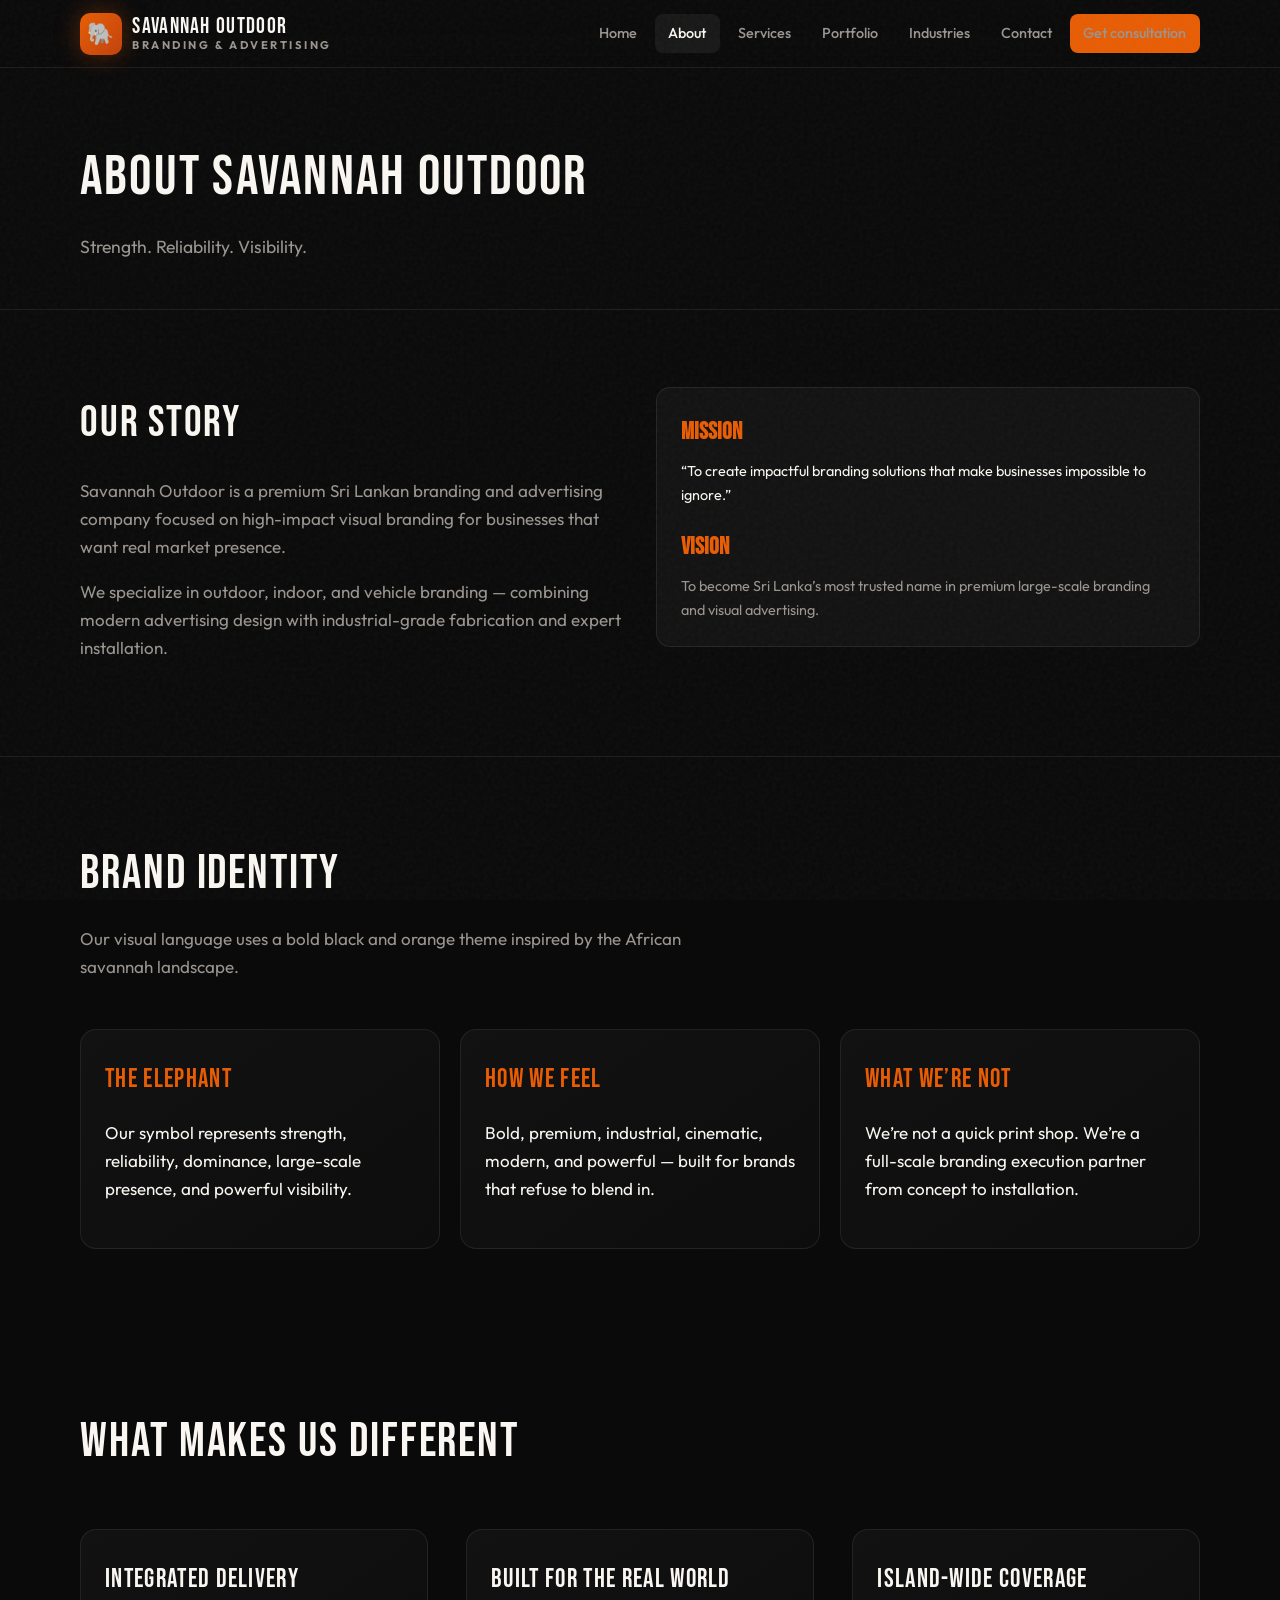
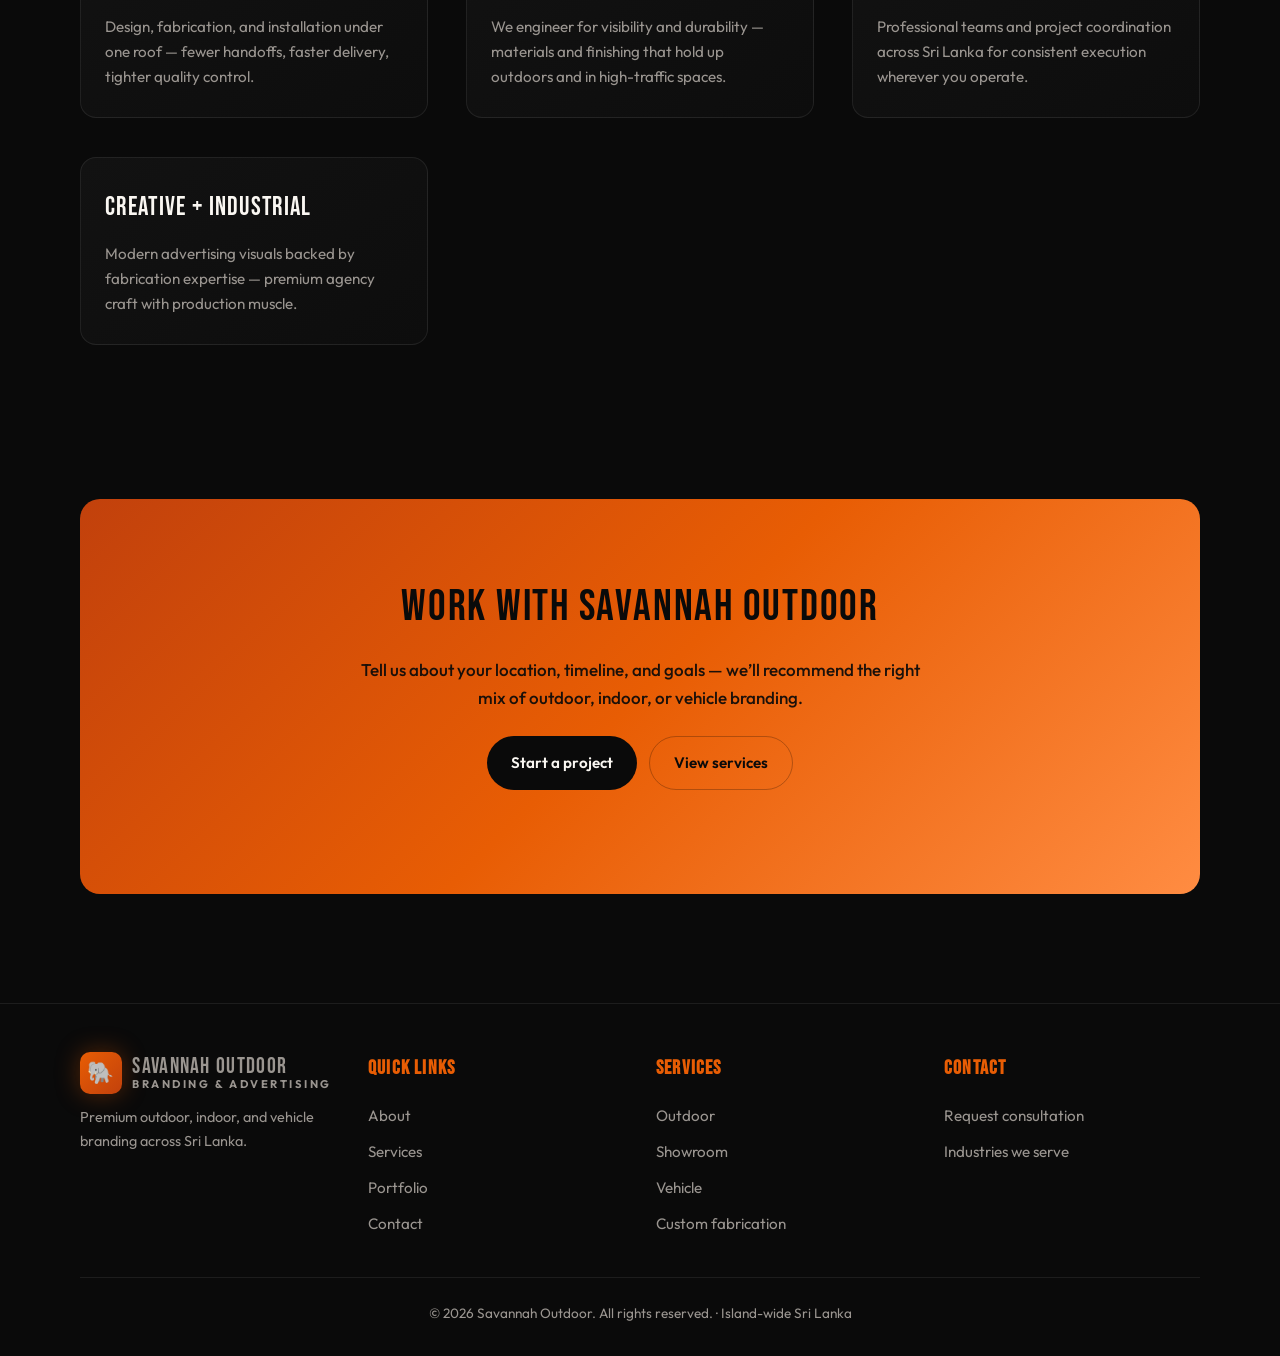
==== about.html @ 9d698fa1 "Initial commit" ====
<!DOCTYPE html>
<html lang="en">
<head>
  <meta charset="UTF-8" />
  <meta name="viewport" content="width=device-width, initial-scale=1" />
  <title>About Us | Savannah Outdoor — Sri Lanka</title>
  <meta name="description" content="Learn about Savannah Outdoor — premium large-format branding, fabrication, and installation across Sri Lanka." />
  <link rel="preconnect" href="https://fonts.googleapis.com" />
  <link rel="preconnect" href="https://fonts.gstatic.com" crossorigin />
  <link href="https://fonts.googleapis.com/css2?family=Bebas+Neue&family=Outfit:wght@300;400;500;600;700&display=swap" rel="stylesheet" />
  <link rel="stylesheet" href="css/styles.css" />
</head>
<body>
  <header class="site-header">
    <div class="wrap">
      <a href="index.html" class="logo" aria-label="Savannah Outdoor home">
        <span class="logo-mark" aria-hidden="true">🐘</span>
        <span class="logo-text">
          <strong>Savannah Outdoor</strong>
          <span>Branding &amp; Advertising</span>
        </span>
      </a>
      <button type="button" class="menu-toggle" aria-label="Open menu" aria-expanded="false">
        <svg xmlns="http://www.w3.org/2000/svg" fill="none" viewBox="0 0 24 24" stroke="currentColor" stroke-width="2"><path stroke-linecap="round" d="M4 7h16M4 12h16M4 17h16"/></svg>
      </button>
      <nav class="nav-main" aria-label="Primary">
        <a href="index.html">Home</a>
        <a href="about.html" aria-current="page">About</a>
        <a href="services.html">Services</a>
        <a href="portfolio.html">Portfolio</a>
        <a href="industries.html">Industries</a>
        <a href="contact.html">Contact</a>
        <a href="contact.html" class="nav-cta">Get consultation</a>
      </nav>
    </div>
  </header>

  <main>
    <header class="page-hero">
      <div class="wrap">
        <h1>About Savannah Outdoor</h1>
        <p class="lead">Strength. Reliability. Visibility.</p>
      </div>
    </header>

    <section>
      <div class="wrap split">
        <div class="prose">
          <h2 style="font-family:var(--font-display);font-size:clamp(2rem,4vw,2.75rem);font-weight:400;letter-spacing:.04em;margin:0 0 1rem;color:var(--white)">Our story</h2>
          <p>Savannah Outdoor is a premium Sri Lankan branding and advertising company focused on high-impact visual branding for businesses that want real market presence.</p>
          <p>We specialize in outdoor, indoor, and vehicle branding — combining modern advertising design with industrial-grade fabrication and expert installation.</p>
        </div>
        <div class="stat-block">
          <h3>Mission</h3>
          <p style="color:var(--white);margin-bottom:1.25rem">“To create impactful branding solutions that make businesses impossible to ignore.”</p>
          <h3>Vision</h3>
          <p style="color:var(--muted);margin:0">To become Sri Lanka’s most trusted name in premium large-scale branding and visual advertising.</p>
        </div>
      </div>
    </section>

    <section style="border-top:1px solid var(--border)">
      <div class="wrap">
        <div class="section-head">
          <h2>Brand identity</h2>
          <p>Our visual language uses a bold black and orange theme inspired by the African savannah landscape.</p>
        </div>
        <div class="grid-3">
          <article class="card">
            <h3>The elephant</h3>
            <p>Our symbol represents strength, reliability, dominance, large-scale presence, and powerful visibility.</p>
          </article>
          <article class="card">
            <h3>How we feel</h3>
            <p>Bold, premium, industrial, cinematic, modern, and powerful — built for brands that refuse to blend in.</p>
          </article>
          <article class="card">
            <h3>What we’re not</h3>
            <p>We’re not a quick print shop. We’re a full-scale branding execution partner from concept to installation.</p>
          </article>
        </div>
      </div>
    </section>

    <section class="pillars">
      <div class="wrap">
        <div class="section-head">
          <h2>What makes us different</h2>
        </div>
        <div class="grid-2">
          <article class="card">
            <h3>Integrated delivery</h3>
            <p>Design, fabrication, and installation under one roof — fewer handoffs, faster delivery, tighter quality control.</p>
          </article>
          <article class="card">
            <h3>Built for the real world</h3>
            <p>We engineer for visibility and durability — materials and finishing that hold up outdoors and in high-traffic spaces.</p>
          </article>
          <article class="card">
            <h3>Island-wide coverage</h3>
            <p>Professional teams and project coordination across Sri Lanka for consistent execution wherever you operate.</p>
          </article>
          <article class="card">
            <h3>Creative + industrial</h3>
            <p>Modern advertising visuals backed by fabrication expertise — premium agency craft with production muscle.</p>
          </article>
        </div>
      </div>
    </section>

    <section>
      <div class="wrap cta-band">
        <h2>Work with Savannah Outdoor</h2>
        <p>Tell us about your location, timeline, and goals — we’ll recommend the right mix of outdoor, indoor, or vehicle branding.</p>
        <div class="hero-actions is-center">
          <a href="contact.html" class="btn btn-primary">Start a project</a>
          <a href="services.html" class="btn btn-ghost">View services</a>
        </div>
      </div>
    </section>
  </main>

  <footer class="site-footer">
    <div class="wrap footer-grid">
      <div class="footer-brand">
        <a href="index.html" class="logo" style="margin-bottom:0.5rem">
          <span class="logo-mark" aria-hidden="true">🐘</span>
          <span class="logo-text"><strong>Savannah Outdoor</strong><span>Branding &amp; Advertising</span></span>
        </a>
        <p>Premium outdoor, indoor, and vehicle branding across Sri Lanka.</p>
      </div>
      <div>
        <h4>Quick links</h4>
        <ul>
          <li><a href="about.html">About</a></li>
          <li><a href="services.html">Services</a></li>
          <li><a href="portfolio.html">Portfolio</a></li>
          <li><a href="contact.html">Contact</a></li>
        </ul>
      </div>
      <div>
        <h4>Services</h4>
        <ul>
          <li><a href="services.html#outdoor">Outdoor</a></li>
          <li><a href="services.html#indoor">Showroom</a></li>
          <li><a href="services.html#vehicle">Vehicle</a></li>
          <li><a href="services.html#custom">Custom fabrication</a></li>
        </ul>
      </div>
      <div>
        <h4>Contact</h4>
        <ul>
          <li><a href="contact.html">Request consultation</a></li>
          <li><a href="industries.html">Industries we serve</a></li>
        </ul>
      </div>
    </div>
    <div class="wrap footer-bottom">© 2026 Savannah Outdoor. All rights reserved. · Island-wide Sri Lanka</div>
  </footer>
  <script src="js/main.js"></script>
</body>
</html>
---- css/styles.css ----
/* Savannah Outdoor — premium branding agency theme */
:root {
  --black: #0a0a0a;
  --black-soft: #121212;
  --orange: #e85d04;
  --orange-deep: #c2410c;
  --orange-glow: rgba(232, 93, 4, 0.35);
  --white: #faf7f2;
  --muted: #9a9590;
  --border: rgba(255, 255, 255, 0.08);
  --font-display: "Bebas Neue", system-ui, sans-serif;
  --font-body: "Outfit", system-ui, sans-serif;
  --ease: cubic-bezier(0.22, 1, 0.36, 1);
  --header-h: 4.25rem;
}

*,
*::before,
*::after {
  box-sizing: border-box;
}

html {
  scroll-behavior: smooth;
}

body {
  margin: 0;
  font-family: var(--font-body);
  font-size: 1.0625rem;
  line-height: 1.65;
  color: var(--white);
  background: var(--black);
  min-height: 100vh;
}

img {
  max-width: 100%;
  height: auto;
  display: block;
}

a {
  color: var(--orange);
  text-decoration: none;
  transition: color 0.2s var(--ease);
}

a:hover {
  color: #ff9f4a;
}

:focus-visible {
  outline: 2px solid var(--orange);
  outline-offset: 3px;
}

/* Noise overlay for cinematic texture */
body::before {
  content: "";
  position: fixed;
  inset: 0;
  pointer-events: none;
  opacity: 0.04;
  background-image: url("data:image/svg+xml,%3Csvg viewBox='0 0 256 256' xmlns='http://www.w3.org/2000/svg'%3E%3Cfilter id='n'%3E%3CfeTurbulence type='fractalNoise' baseFrequency='0.9' numOctaves='4' stitchTiles='stitch'/%3E%3C/filter%3E%3Crect width='100%25' height='100%25' filter='url(%23n)'/%3E%3C/svg%3E");
  z-index: 9999;
}

/* Layout */
.wrap {
  width: min(1120px, 92vw);
  margin-inline: auto;
}

/* Header */
.site-header {
  position: sticky;
  top: 0;
  z-index: 100;
  height: var(--header-h);
  display: flex;
  align-items: center;
  background: linear-gradient(180deg, rgba(10, 10, 10, 0.98) 0%, rgba(10, 10, 10, 0.88) 70%, transparent 100%);
  backdrop-filter: blur(12px);
  border-bottom: 1px solid var(--border);
}

.site-header .wrap {
  display: flex;
  align-items: center;
  justify-content: space-between;
  gap: 1.5rem;
}

.logo {
  display: flex;
  align-items: center;
  gap: 0.65rem;
  color: var(--white);
  font-weight: 700;
  letter-spacing: 0.02em;
}

.logo:hover {
  color: var(--white);
}

.logo-mark {
  width: 42px;
  height: 42px;
  border-radius: 10px;
  background: linear-gradient(135deg, var(--orange) 0%, var(--orange-deep) 100%);
  display: grid;
  place-items: center;
  font-size: 1.35rem;
  line-height: 1;
  box-shadow: 0 0 24px var(--orange-glow);
}

.logo-text {
  display: flex;
  flex-direction: column;
  line-height: 1.1;
}

.logo-text strong {
  font-family: var(--font-display);
  font-size: 1.35rem;
  font-weight: 400;
  letter-spacing: 0.06em;
}

.logo-text span {
  font-size: 0.7rem;
  text-transform: uppercase;
  letter-spacing: 0.22em;
  color: var(--muted);
}

.nav-main {
  display: flex;
  align-items: center;
  gap: 0.25rem;
}

.nav-main a {
  color: var(--muted);
  font-size: 0.9rem;
  font-weight: 500;
  padding: 0.5rem 0.85rem;
  border-radius: 8px;
}

.nav-main a:hover,
.nav-main a[aria-current="page"] {
  color: var(--white);
  background: rgba(255, 255, 255, 0.06);
}

.nav-cta {
  display: inline-flex;
  align-items: center;
  justify-content: center;
  padding: 0.55rem 1.15rem;
  font-size: 0.875rem;
  font-weight: 600;
  color: var(--black);
  background: var(--orange);
  border-radius: 999px;
  border: none;
  cursor: pointer;
  transition: transform 0.2s var(--ease), box-shadow 0.2s var(--ease);
}

.nav-cta:hover {
  color: var(--black);
  transform: translateY(-1px);
  box-shadow: 0 8px 28px var(--orange-glow);
}

.menu-toggle {
  display: none;
  width: 44px;
  height: 44px;
  border-radius: 10px;
  border: 1px solid var(--border);
  background: var(--black-soft);
  color: var(--white);
  cursor: pointer;
  align-items: center;
  justify-content: center;
}

.menu-toggle svg {
  width: 22px;
  height: 22px;
}

@media (max-width: 900px) {
  .menu-toggle {
    display: inline-flex;
  }

  .nav-main {
    position: fixed;
    inset: var(--header-h) 0 auto 0;
    flex-direction: column;
    align-items: stretch;
    padding: 1rem 1.25rem 1.5rem;
    background: rgba(10, 10, 10, 0.97);
    border-bottom: 1px solid var(--border);
    transform: translateY(-120%);
    opacity: 0;
    visibility: hidden;
    transition: transform 0.35s var(--ease), opacity 0.25s var(--ease);
  }

  body.nav-open .nav-main {
    transform: translateY(0);
    opacity: 1;
    visibility: visible;
  }

  .nav-main a {
    padding: 0.85rem 1rem;
  }

  .nav-main .nav-cta {
    margin-top: 0.5rem;
    text-align: center;
  }
}

/* Hero */
.hero {
  position: relative;
  padding: clamp(3rem, 8vw, 6rem) 0 clamp(4rem, 10vw, 7rem);
  overflow: hidden;
}

.hero::after {
  content: "";
  position: absolute;
  top: -20%;
  right: -15%;
  width: min(70vw, 520px);
  height: min(70vw, 520px);
  background: radial-gradient(circle, var(--orange-glow) 0%, transparent 65%);
  pointer-events: none;
  z-index: 0;
}

.hero .wrap {
  position: relative;
  z-index: 1;
}

.hero-badge {
  display: inline-flex;
  align-items: center;
  gap: 0.5rem;
  font-size: 0.78rem;
  text-transform: uppercase;
  letter-spacing: 0.18em;
  color: var(--muted);
  margin-bottom: 1.25rem;
}

.hero-badge::before {
  content: "";
  width: 28px;
  height: 2px;
  background: var(--orange);
}

.hero h1 {
  font-family: var(--font-display);
  font-size: clamp(2.75rem, 7vw, 4.75rem);
  font-weight: 400;
  line-height: 0.98;
  letter-spacing: 0.03em;
  margin: 0 0 1.25rem;
  max-width: 14ch;
}

.hero h1 span {
  color: var(--orange);
}

.hero-lead {
  font-size: clamp(1.05rem, 2.2vw, 1.2rem);
  color: var(--muted);
  max-width: 36rem;
  margin: 0 0 2rem;
}

.hero-actions {
  display: flex;
  flex-wrap: wrap;
  gap: 0.75rem;
  margin-bottom: 2rem;
}

.hero-actions.is-center {
  justify-content: center;
}

.btn {
  display: inline-flex;
  align-items: center;
  justify-content: center;
  gap: 0.4rem;
  padding: 0.85rem 1.5rem;
  font-family: var(--font-body);
  font-size: 0.95rem;
  font-weight: 600;
  border-radius: 999px;
  border: none;
  cursor: pointer;
  transition: transform 0.2s var(--ease), box-shadow 0.2s var(--ease), background 0.2s;
}

.btn-primary {
  background: var(--orange);
  color: var(--black);
}

.btn-primary:hover {
  transform: translateY(-2px);
  box-shadow: 0 12px 36px var(--orange-glow);
}

.btn-ghost {
  background: transparent;
  color: var(--white);
  border: 1px solid var(--border);
}

.btn-ghost:hover {
  border-color: rgba(232, 93, 4, 0.5);
  background: rgba(255, 255, 255, 0.04);
}

.hero-trust {
  display: flex;
  flex-wrap: wrap;
  gap: 0.75rem 1.5rem;
  font-size: 0.85rem;
  color: var(--muted);
}

.hero-trust span {
  display: inline-flex;
  align-items: center;
  gap: 0.4rem;
}

.hero-trust span::before {
  content: "●";
  font-size: 0.45rem;
  color: var(--orange);
}

/* Sections */
section {
  padding: clamp(3rem, 6vw, 5rem) 0;
}

section[id] {
  scroll-margin-top: calc(var(--header-h) + 1rem);
}

.section-head {
  margin-bottom: clamp(2rem, 4vw, 3rem);
}

.section-head h2 {
  font-family: var(--font-display);
  font-size: clamp(2rem, 4vw, 3rem);
  font-weight: 400;
  letter-spacing: 0.04em;
  margin: 0 0 0.75rem;
}

.section-head p {
  margin: 0;
  color: var(--muted);
  max-width: 42rem;
}

.grid-2 {
  display: grid;
  gap: clamp(1.5rem, 3vw, 2.5rem);
  grid-template-columns: repeat(auto-fit, minmax(280px, 1fr));
}

.grid-3 {
  display: grid;
  gap: 1.25rem;
  grid-template-columns: repeat(auto-fit, minmax(240px, 1fr));
}

.card {
  background: linear-gradient(145deg, var(--black-soft) 0%, #0d0d0d 100%);
  border: 1px solid var(--border);
  border-radius: 16px;
  padding: 1.75rem 1.5rem;
  transition: border-color 0.25s var(--ease), transform 0.25s var(--ease);
}

.card:hover {
  border-color: rgba(232, 93, 4, 0.35);
  transform: translateY(-3px);
}

.card h3 {
  font-family: var(--font-display);
  font-size: 1.65rem;
  font-weight: 400;
  letter-spacing: 0.05em;
  margin: 0 0 0.75rem;
  color: var(--orange);
}

.card ul {
  margin: 0;
  padding-left: 1.1rem;
  color: var(--muted);
  font-size: 0.95rem;
}

.card li {
  margin-bottom: 0.4rem;
}

/* Pillars */
.pillars .card h3 {
  color: var(--white);
}

.pillars .card p {
  margin: 0;
  color: var(--muted);
  font-size: 0.95rem;
}

/* Process */
.process {
  background: linear-gradient(180deg, transparent, rgba(232, 93, 4, 0.04));
  border-block: 1px solid var(--border);
}

.steps {
  display: grid;
  gap: 1rem;
  counter-reset: step;
}

@media (min-width: 720px) {
  .steps {
    grid-template-columns: repeat(5, 1fr);
  }
}

.step {
  position: relative;
  padding: 1.25rem;
  border-radius: 12px;
  background: var(--black-soft);
  border: 1px solid var(--border);
}

.step::before {
  counter-increment: step;
  content: counter(step);
  font-family: var(--font-display);
  font-size: 2rem;
  color: var(--orange);
  display: block;
  line-height: 1;
  margin-bottom: 0.5rem;
}

.step strong {
  display: block;
  font-size: 0.95rem;
  margin-bottom: 0.35rem;
}

.step span {
  font-size: 0.85rem;
  color: var(--muted);
}

/* CTA band */
.cta-band {
  text-align: center;
  padding: clamp(3rem, 6vw, 4.5rem) 1.5rem;
  border-radius: 20px;
  margin: 0 auto;
  max-width: min(1120px, 92vw);
  background: linear-gradient(135deg, var(--orange-deep) 0%, var(--orange) 50%, #ff8c42 100%);
  color: var(--black);
}

.cta-band h2 {
  font-family: var(--font-display);
  font-size: clamp(2rem, 4vw, 2.75rem);
  font-weight: 400;
  letter-spacing: 0.04em;
  margin: 0 0 0.75rem;
}

.cta-band p {
  margin: 0 auto 1.5rem;
  max-width: 36rem;
  font-weight: 500;
  opacity: 0.92;
}

.cta-band .btn-primary {
  background: var(--black);
  color: var(--white);
}

.cta-band .btn-primary:hover {
  box-shadow: 0 12px 40px rgba(0, 0, 0, 0.35);
}

.cta-band .btn-ghost {
  border-color: rgba(0, 0, 0, 0.25);
  color: var(--black);
}

.cta-band .btn-ghost:hover {
  background: rgba(0, 0, 0, 0.08);
}

/* Page hero (inner pages) */
.page-hero {
  padding: clamp(2.5rem, 6vw, 4rem) 0 clamp(2rem, 4vw, 3rem);
  border-bottom: 1px solid var(--border);
}

.page-hero h1 {
  font-family: var(--font-display);
  font-size: clamp(2.25rem, 5vw, 3.5rem);
  font-weight: 400;
  letter-spacing: 0.04em;
  margin: 0 0 0.5rem;
}

.page-hero .lead {
  margin: 0;
  color: var(--muted);
  font-size: 1.1rem;
  max-width: 40rem;
}

/* Content blocks */
.prose {
  max-width: 42rem;
}

.prose p {
  color: var(--muted);
}

.split {
  display: grid;
  gap: 2rem;
  align-items: start;
}

@media (min-width: 800px) {
  .split {
    grid-template-columns: 1fr 1fr;
  }
}

.stat-block {
  padding: 1.5rem;
  border-radius: 14px;
  border: 1px solid var(--border);
  background: var(--black-soft);
}

.stat-block h3 {
  font-family: var(--font-display);
  font-size: 1.5rem;
  color: var(--orange);
  margin: 0 0 0.5rem;
}

.stat-block p {
  margin: 0;
  font-size: 0.9rem;
  color: var(--muted);
}

/* Portfolio cards */
.portfolio-grid {
  display: grid;
  gap: 1.25rem;
  grid-template-columns: repeat(auto-fill, minmax(280px, 1fr));
}

.portfolio-card {
  border-radius: 16px;
  overflow: hidden;
  border: 1px solid var(--border);
  background: var(--black-soft);
}

.portfolio-visual {
  aspect-ratio: 16 / 10;
  background: linear-gradient(145deg, #1a1a1a, #0d0d0d);
  display: grid;
  place-items: center;
  font-family: var(--font-display);
  font-size: 2rem;
  letter-spacing: 0.08em;
  color: rgba(250, 247, 242, 0.22);
  position: relative;
}

.portfolio-label {
  position: relative;
  z-index: 2;
}

.portfolio-visual::after {
  content: "";
  position: absolute;
  left: 0;
  right: 0;
  bottom: 0;
  height: 55%;
  background: linear-gradient(180deg, transparent, rgba(0, 0, 0, 0.82));
  pointer-events: none;
  z-index: 1;
}

.portfolio-body {
  padding: 1.25rem 1.35rem 1.5rem;
}

.portfolio-body h3 {
  margin: 0 0 0.35rem;
  font-size: 1.1rem;
}

.portfolio-body .meta {
  font-size: 0.8rem;
  color: var(--orange);
  text-transform: uppercase;
  letter-spacing: 0.12em;
  margin-bottom: 0.5rem;
}

.portfolio-body p {
  margin: 0;
  font-size: 0.9rem;
  color: var(--muted);
}

/* Contact */
.contact-grid {
  display: grid;
  gap: 2rem;
}

@media (min-width: 880px) {
  .contact-grid {
    grid-template-columns: 1fr 1.1fr;
  }
}

.contact-info {
  display: flex;
  flex-direction: column;
  gap: 1rem;
}

.contact-item {
  padding: 1.25rem;
  border-radius: 14px;
  border: 1px solid var(--border);
  background: var(--black-soft);
}

.contact-item strong {
  display: block;
  font-size: 0.75rem;
  text-transform: uppercase;
  letter-spacing: 0.14em;
  color: var(--orange);
  margin-bottom: 0.35rem;
}

.contact-item a,
.contact-item span {
  color: var(--white);
  font-size: 1rem;
}

.form {
  display: flex;
  flex-direction: column;
  gap: 1rem;
}

.form label {
  display: flex;
  flex-direction: column;
  gap: 0.4rem;
  font-size: 0.85rem;
  font-weight: 500;
  color: var(--muted);
}

.form input,
.form select,
.form textarea {
  font-family: var(--font-body);
  font-size: 1rem;
  padding: 0.75rem 1rem;
  border-radius: 10px;
  border: 1px solid var(--border);
  background: var(--black-soft);
  color: var(--white);
}

.form input:focus,
.form select:focus,
.form textarea:focus {
  outline: none;
  border-color: var(--orange);
}

.form textarea {
  min-height: 140px;
  resize: vertical;
}

.form .btn-primary {
  align-self: flex-start;
  margin-top: 0.25rem;
}

.form-note {
  font-size: 0.8rem;
  color: var(--muted);
}

.form-status {
  margin: 0;
  padding: 0.75rem 1rem;
  border-radius: 10px;
  background: rgba(232, 93, 4, 0.12);
  border: 1px solid rgba(232, 93, 4, 0.35);
  color: var(--white);
  font-size: 0.9rem;
}

.form-status[hidden] {
  display: none;
}

.form-card-title {
  font-family: var(--font-display);
  font-size: clamp(1.75rem, 3vw, 2.25rem);
  font-weight: 400;
  letter-spacing: 0.04em;
  margin: 0 0 1rem;
  color: var(--white);
}

.section-cta {
  margin-top: 2rem;
  text-align: center;
}

/* Industries list */
.tag-grid {
  display: flex;
  flex-wrap: wrap;
  gap: 0.6rem;
}

.tag {
  padding: 0.5rem 1rem;
  border-radius: 999px;
  border: 1px solid var(--border);
  font-size: 0.9rem;
  color: var(--muted);
  background: var(--black-soft);
}

/* Footer */
.site-footer {
  padding: 3rem 0 2rem;
  border-top: 1px solid var(--border);
  margin-top: 2rem;
}

.footer-grid {
  display: grid;
  gap: 2rem;
  grid-template-columns: repeat(auto-fit, minmax(200px, 1fr));
  margin-bottom: 2rem;
}

.site-footer h4 {
  font-family: var(--font-display);
  font-size: 1.25rem;
  letter-spacing: 0.06em;
  margin: 0 0 1rem;
  color: var(--orange);
}

.site-footer ul {
  list-style: none;
  margin: 0;
  padding: 0;
}

.site-footer li {
  margin-bottom: 0.5rem;
}

.site-footer a {
  color: var(--muted);
  font-size: 0.95rem;
}

.site-footer a:hover {
  color: var(--white);
}

.footer-brand p {
  margin: 0.75rem 0 0;
  color: var(--muted);
  font-size: 0.9rem;
  max-width: 22rem;
}

.footer-bottom {
  padding-top: 1.5rem;
  border-top: 1px solid var(--border);
  font-size: 0.85rem;
  color: var(--muted);
  text-align: center;
}

/* Elephant decorative */
.elephant-line {
  display: flex;
  align-items: center;
  gap: 1rem;
  margin-top: 1.5rem;
  color: var(--muted);
  font-size: 0.85rem;
}

.elephant-line svg {
  flex-shrink: 0;
  opacity: 0.5;
}
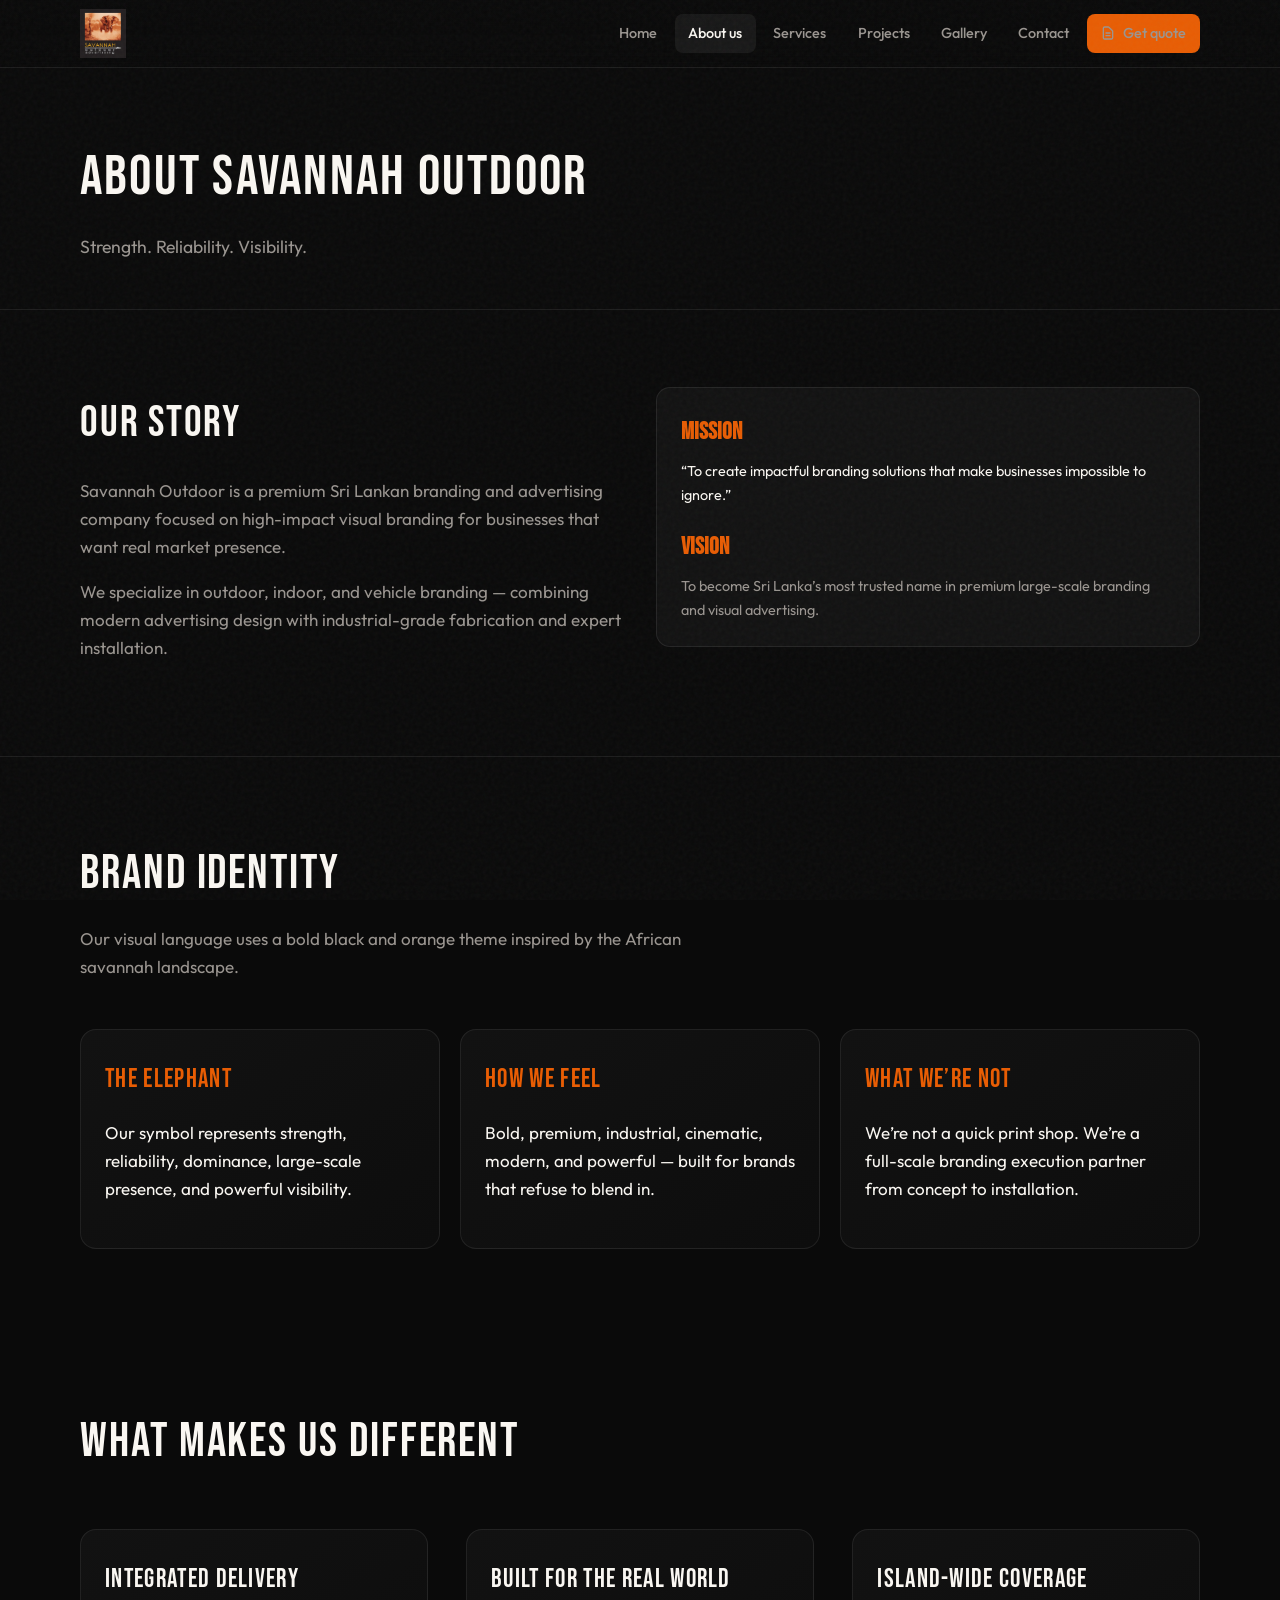
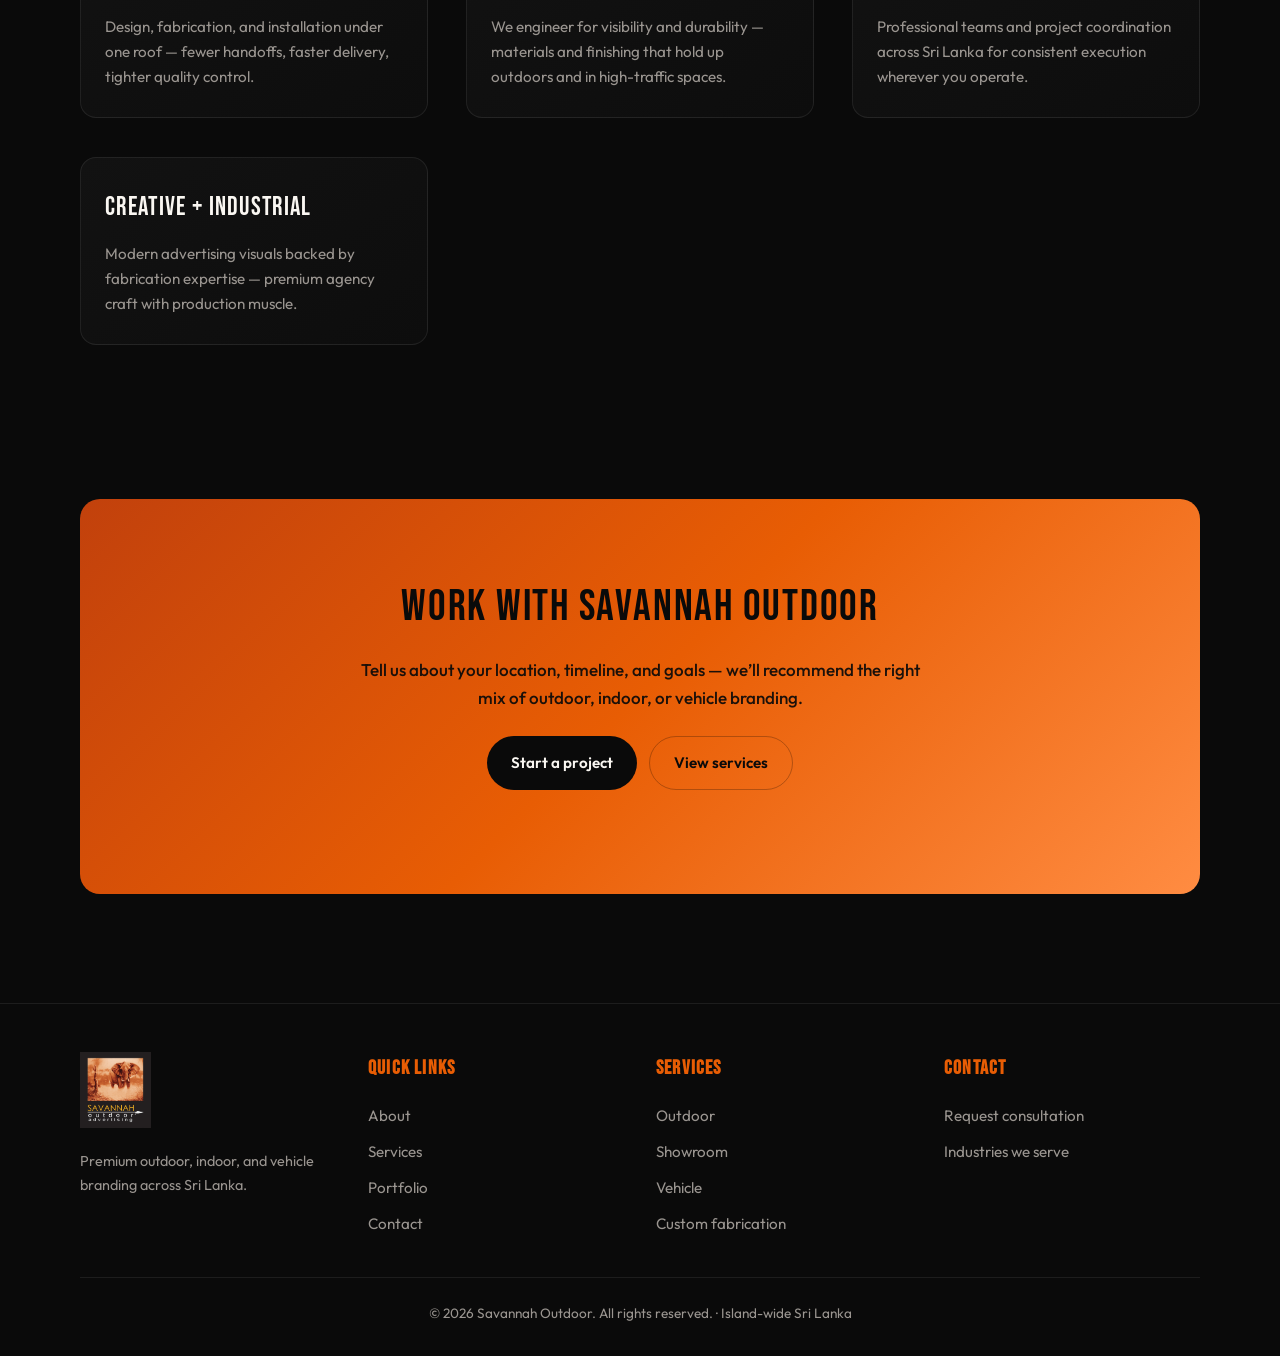
==== commit c973dc26: "Added cinematic hero background and UI improvements" ====
--- a/about.html
+++ b/about.html
@@ -3,6 +3,7 @@
 <head>
   <meta charset="UTF-8" />
   <meta name="viewport" content="width=device-width, initial-scale=1" />
+  <link rel="icon" href="assets/logo.png" type="image/png" />
   <title>About Us | Savannah Outdoor — Sri Lanka</title>
   <meta name="description" content="Learn about Savannah Outdoor — premium large-format branding, fabrication, and installation across Sri Lanka." />
   <link rel="preconnect" href="https://fonts.googleapis.com" />
@@ -14,23 +15,22 @@
   <header class="site-header">
     <div class="wrap">
       <a href="index.html" class="logo" aria-label="Savannah Outdoor home">
-        <span class="logo-mark" aria-hidden="true">🐘</span>
-        <span class="logo-text">
-          <strong>Savannah Outdoor</strong>
-          <span>Branding &amp; Advertising</span>
-        </span>
+        <img src="assets/logo.png" alt="" class="logo-img" width="140" height="187" decoding="async" />
       </a>
       <button type="button" class="menu-toggle" aria-label="Open menu" aria-expanded="false">
         <svg xmlns="http://www.w3.org/2000/svg" fill="none" viewBox="0 0 24 24" stroke="currentColor" stroke-width="2"><path stroke-linecap="round" d="M4 7h16M4 12h16M4 17h16"/></svg>
       </button>
       <nav class="nav-main" aria-label="Primary">
         <a href="index.html">Home</a>
-        <a href="about.html" aria-current="page">About</a>
+        <a href="about.html" aria-current="page">About us</a>
         <a href="services.html">Services</a>
-        <a href="portfolio.html">Portfolio</a>
-        <a href="industries.html">Industries</a>
+        <a href="portfolio.html">Projects</a>
+        <a href="portfolio.html#gallery">Gallery</a>
         <a href="contact.html">Contact</a>
-        <a href="contact.html" class="nav-cta">Get consultation</a>
+        <a href="contact.html" class="nav-cta nav-cta--quote">
+          <svg class="nav-cta__ico" xmlns="http://www.w3.org/2000/svg" fill="none" viewBox="0 0 24 24" stroke="currentColor" stroke-width="2" aria-hidden="true"><path stroke-linecap="round" stroke-linejoin="round" d="M9 12h6m-6 4h6m2 5H7a2 2 0 01-2-2V5a2 2 0 012-2h5.586a1 1 0 01.707.293l5.414 5.414a1 1 0 01.293.707V19a2 2 0 01-2 2z"/></svg>
+          <span>Get quote</span>
+        </a>
       </nav>
     </div>
   </header>
@@ -123,9 +123,8 @@
   <footer class="site-footer">
     <div class="wrap footer-grid">
       <div class="footer-brand">
-        <a href="index.html" class="logo" style="margin-bottom:0.5rem">
-          <span class="logo-mark" aria-hidden="true">🐘</span>
-          <span class="logo-text"><strong>Savannah Outdoor</strong><span>Branding &amp; Advertising</span></span>
+        <a href="index.html" class="logo logo--footer" aria-label="Savannah Outdoor home">
+          <img src="assets/logo.png" alt="" class="logo-img logo-img--footer" width="140" height="187" decoding="async" />
         </a>
         <p>Premium outdoor, indoor, and vehicle branding across Sri Lanka.</p>
       </div>
--- a/css/styles.css
+++ b/css/styles.css
@@ -93,9 +93,8 @@
 }
 
 .logo {
-  display: flex;
-  align-items: center;
-  gap: 0.65rem;
+  display: inline-flex;
+  align-items: center;
   color: var(--white);
   font-weight: 700;
   letter-spacing: 0.02em;
@@ -105,36 +104,26 @@
   color: var(--white);
 }
 
-.logo-mark {
-  width: 42px;
-  height: 42px;
-  border-radius: 10px;
-  background: linear-gradient(135deg, var(--orange) 0%, var(--orange-deep) 100%);
-  display: grid;
-  place-items: center;
-  font-size: 1.35rem;
-  line-height: 1;
-  box-shadow: 0 0 24px var(--orange-glow);
-}
-
-.logo-text {
-  display: flex;
-  flex-direction: column;
-  line-height: 1.1;
-}
-
-.logo-text strong {
-  font-family: var(--font-display);
-  font-size: 1.35rem;
-  font-weight: 400;
-  letter-spacing: 0.06em;
-}
-
-.logo-text span {
-  font-size: 0.7rem;
-  text-transform: uppercase;
-  letter-spacing: 0.22em;
-  color: var(--muted);
+.logo-img {
+  height: 50px;
+  width: auto;
+  max-width: 132px;
+  object-fit: contain;
+  display: block;
+  flex-shrink: 0;
+}
+
+a.logo:hover .logo-img {
+  opacity: 0.9;
+}
+
+.logo-img--footer {
+  height: 76px;
+  max-width: 200px;
+}
+
+.footer-brand .logo {
+  margin-bottom: 0.65rem;
 }
 
 .nav-main {
@@ -176,6 +165,19 @@
   color: var(--black);
   transform: translateY(-1px);
   box-shadow: 0 8px 28px var(--orange-glow);
+}
+
+.nav-cta--quote {
+  display: inline-flex;
+  align-items: center;
+  justify-content: center;
+  gap: 0.45rem;
+}
+
+.nav-cta__ico {
+  width: 1rem;
+  height: 1rem;
+  flex-shrink: 0;
 }
 
 .menu-toggle {
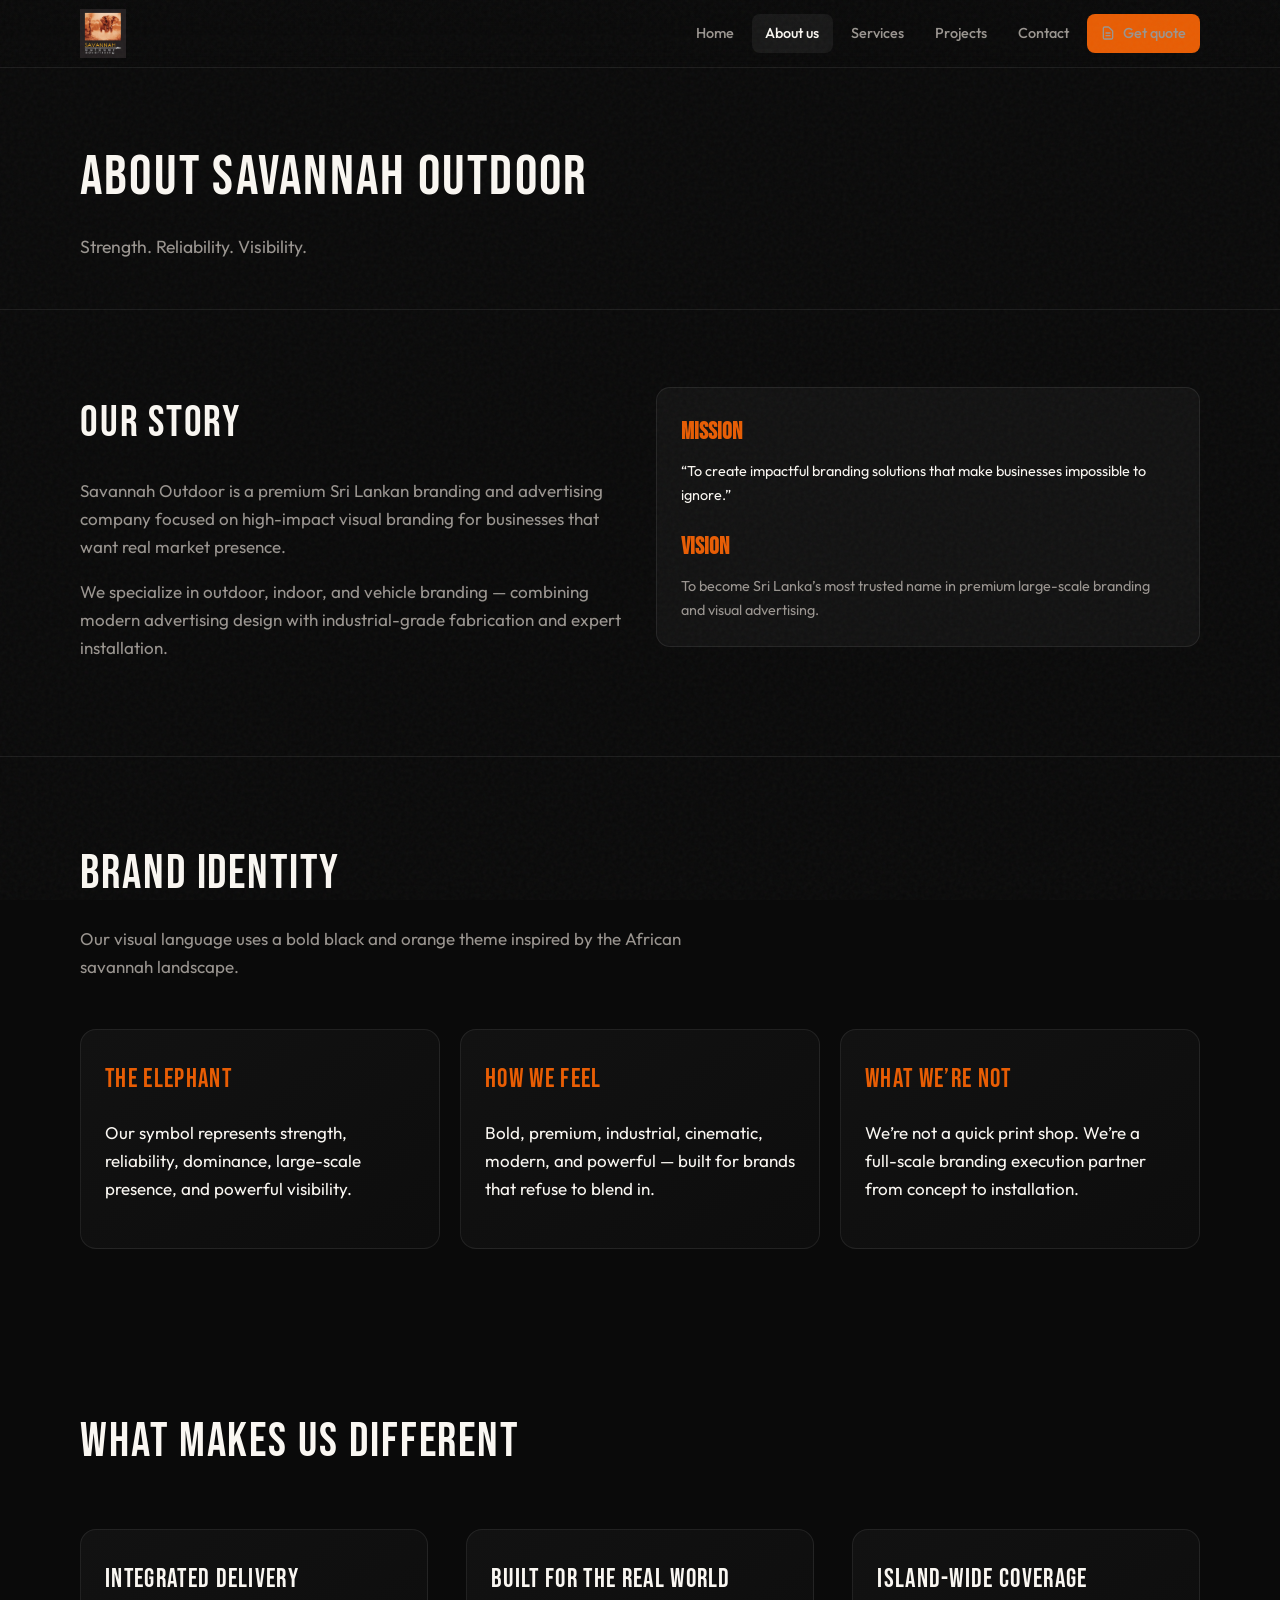
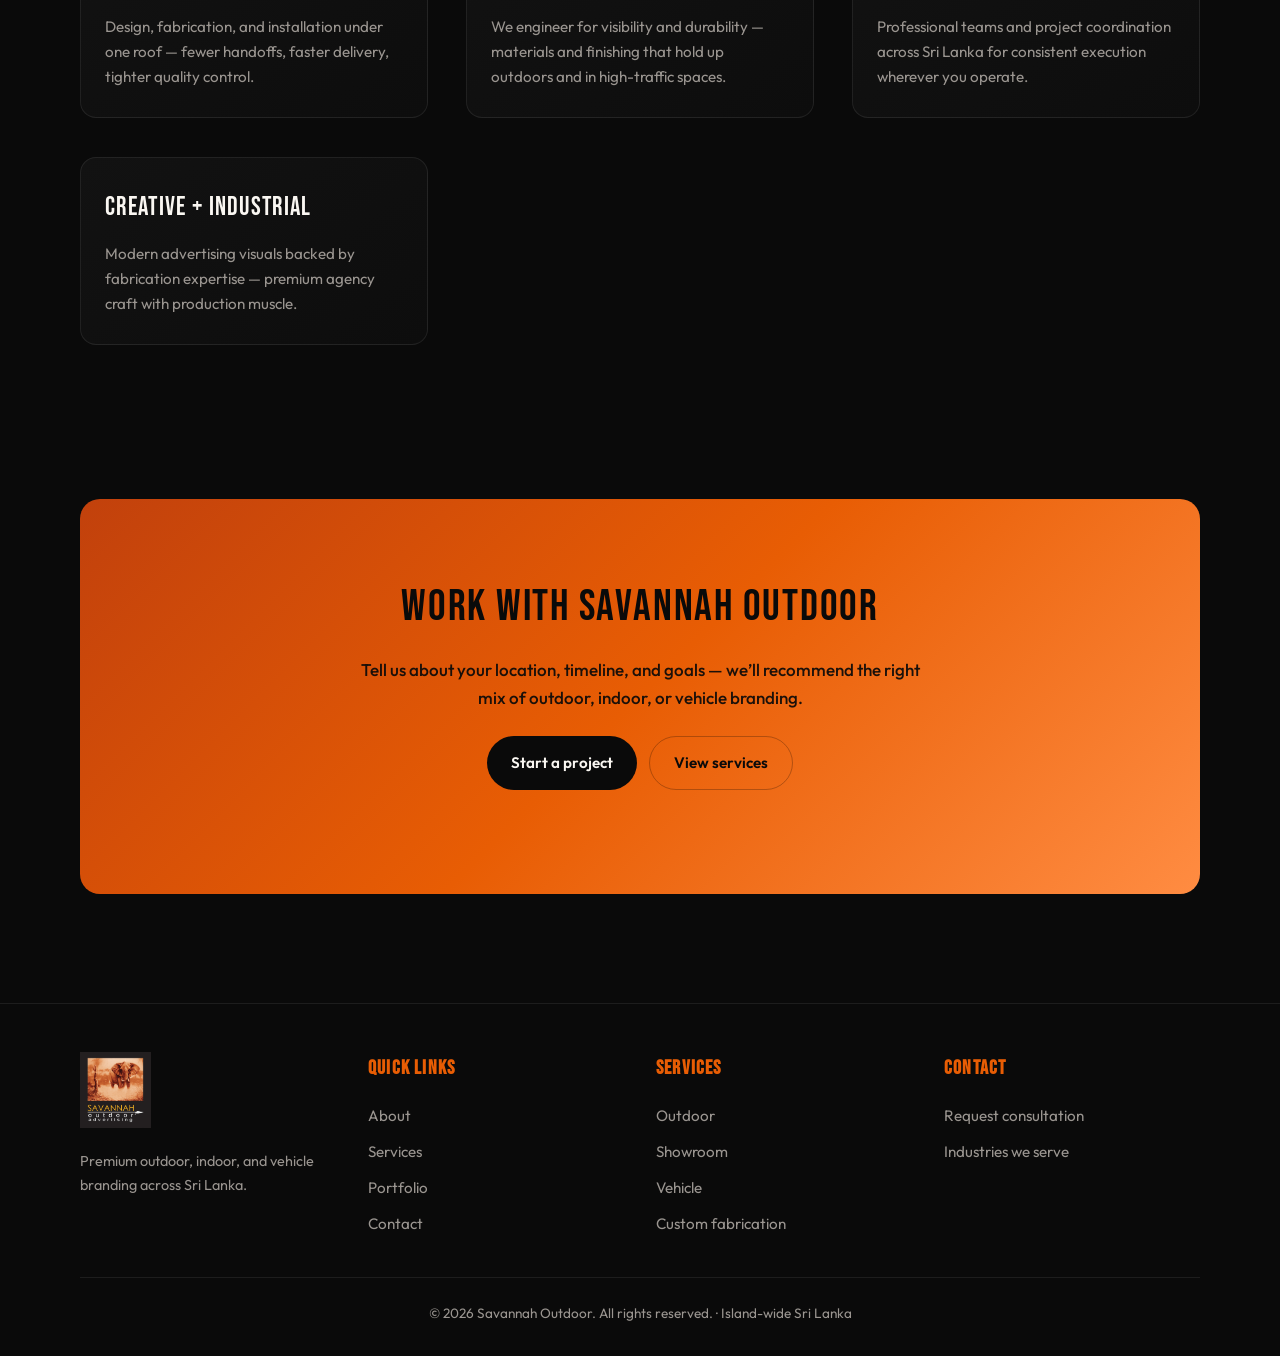
==== commit 3db2d1fc: "Added cinematic hero background and UI improvements" ====
--- a/about.html
+++ b/about.html
@@ -25,7 +25,6 @@
         <a href="about.html" aria-current="page">About us</a>
         <a href="services.html">Services</a>
         <a href="portfolio.html">Projects</a>
-        <a href="portfolio.html#gallery">Gallery</a>
         <a href="contact.html">Contact</a>
         <a href="contact.html" class="nav-cta nav-cta--quote">
           <svg class="nav-cta__ico" xmlns="http://www.w3.org/2000/svg" fill="none" viewBox="0 0 24 24" stroke="currentColor" stroke-width="2" aria-hidden="true"><path stroke-linecap="round" stroke-linejoin="round" d="M9 12h6m-6 4h6m2 5H7a2 2 0 01-2-2V5a2 2 0 012-2h5.586a1 1 0 01.707.293l5.414 5.414a1 1 0 01.293.707V19a2 2 0 01-2 2z"/></svg>
@@ -159,3 +158,6 @@
   <script src="js/main.js"></script>
 </body>
 </html>
+
+
+
--- a/css/styles.css
+++ b/css/styles.css
@@ -869,3 +869,165 @@
   flex-shrink: 0;
   opacity: 0.5;
 }
+
+/* Testimonials */
+.testimonials {
+  background: linear-gradient(180deg, rgba(255, 255, 255, 0.01), rgba(232, 93, 4, 0.03));
+  border-block: 1px solid var(--border);
+}
+
+.testimonials-grid {
+  display: grid;
+  grid-template-columns: repeat(auto-fit, minmax(240px, 1fr));
+  gap: 1rem;
+}
+
+.testimonial-card {
+  position: relative;
+  padding: 1.4rem 1.2rem 1.3rem;
+  border-radius: 14px;
+  border: 1px solid var(--border);
+  background: linear-gradient(150deg, rgba(18, 18, 18, 0.95), rgba(10, 10, 10, 0.95));
+  transition: transform 0.28s var(--ease), border-color 0.28s var(--ease), box-shadow 0.28s var(--ease);
+  animation: testimonialEnter 0.7s var(--ease) both;
+}
+
+.testimonial-card:nth-child(2) {
+  animation-delay: 0.08s;
+}
+
+.testimonial-card:nth-child(3) {
+  animation-delay: 0.16s;
+}
+
+.testimonial-card:hover {
+  transform: translateY(-4px);
+  border-color: rgba(232, 93, 4, 0.42);
+  box-shadow: 0 14px 34px rgba(0, 0, 0, 0.32);
+}
+
+.testimonial-quote {
+  position: absolute;
+  top: 0.65rem;
+  right: 0.95rem;
+  font-family: var(--font-display);
+  font-size: 2.1rem;
+  line-height: 1;
+  color: rgba(232, 93, 4, 0.42);
+}
+
+.testimonial-profile {
+  width: 44px;
+  height: 44px;
+  border-radius: 50%;
+  display: grid;
+  place-items: center;
+  margin-bottom: 0.8rem;
+  background: linear-gradient(145deg, rgba(232, 93, 4, 0.22), rgba(194, 65, 12, 0.12));
+  border: 1px solid rgba(232, 93, 4, 0.32);
+  color: #f5e9dd;
+  font-weight: 700;
+  letter-spacing: 0.08em;
+  font-size: 0.75rem;
+}
+
+.testimonial-text {
+  margin: 0 0 0.95rem;
+  color: #e4ddd4;
+  font-size: 0.95rem;
+}
+
+.testimonial-name {
+  margin: 0;
+  font-weight: 600;
+  color: #fff;
+  letter-spacing: 0.02em;
+}
+
+.testimonial-role {
+  margin: 0.1rem 0 0;
+  color: var(--muted);
+  font-size: 0.84rem;
+}
+
+@keyframes testimonialEnter {
+  from {
+    opacity: 0;
+    transform: translateY(16px);
+  }
+  to {
+    opacity: 1;
+    transform: translateY(0);
+  }
+}
+
+/* Brand collaboration */
+.brands {
+  overflow: hidden;
+}
+
+.brands-marquee {
+  position: relative;
+  border-block: 1px solid var(--border);
+  background: linear-gradient(180deg, rgba(255, 255, 255, 0.01), rgba(255, 255, 255, 0));
+}
+
+.brands-track {
+  display: flex;
+  width: max-content;
+  gap: 1rem;
+  padding: 1.25rem 1rem;
+  animation: brandScroll 30s linear infinite;
+}
+
+.brands-marquee:hover .brands-track {
+  animation-play-state: paused;
+}
+
+.brand-logo {
+  min-width: 150px;
+  height: 64px;
+  border-radius: 12px;
+  display: grid;
+  place-items: center;
+  padding: 0 0.75rem;
+  text-align: center;
+  border: 1px solid rgba(255, 255, 255, 0.12);
+  background: rgba(255, 255, 255, 0.02);
+  color: #bdb8b2;
+  font-weight: 600;
+  font-size: 0.85rem;
+  letter-spacing: 0.04em;
+  text-transform: uppercase;
+  filter: grayscale(1);
+  transition: filter 0.25s var(--ease), color 0.25s var(--ease), border-color 0.25s var(--ease), box-shadow 0.25s var(--ease);
+}
+
+.brand-logo:hover {
+  filter: grayscale(0);
+  color: #ffd8ba;
+  border-color: rgba(232, 93, 4, 0.52);
+  box-shadow: 0 0 0 1px rgba(232, 93, 4, 0.24), 0 10px 22px rgba(0, 0, 0, 0.26);
+}
+
+@keyframes brandScroll {
+  from {
+    transform: translateX(0);
+  }
+  to {
+    transform: translateX(-50%);
+  }
+}
+
+@media (max-width: 760px) {
+  .brand-logo {
+    min-width: 126px;
+    height: 56px;
+    font-size: 0.77rem;
+  }
+
+  .brands-track {
+    gap: 0.7rem;
+    padding-block: 1rem;
+  }
+}
